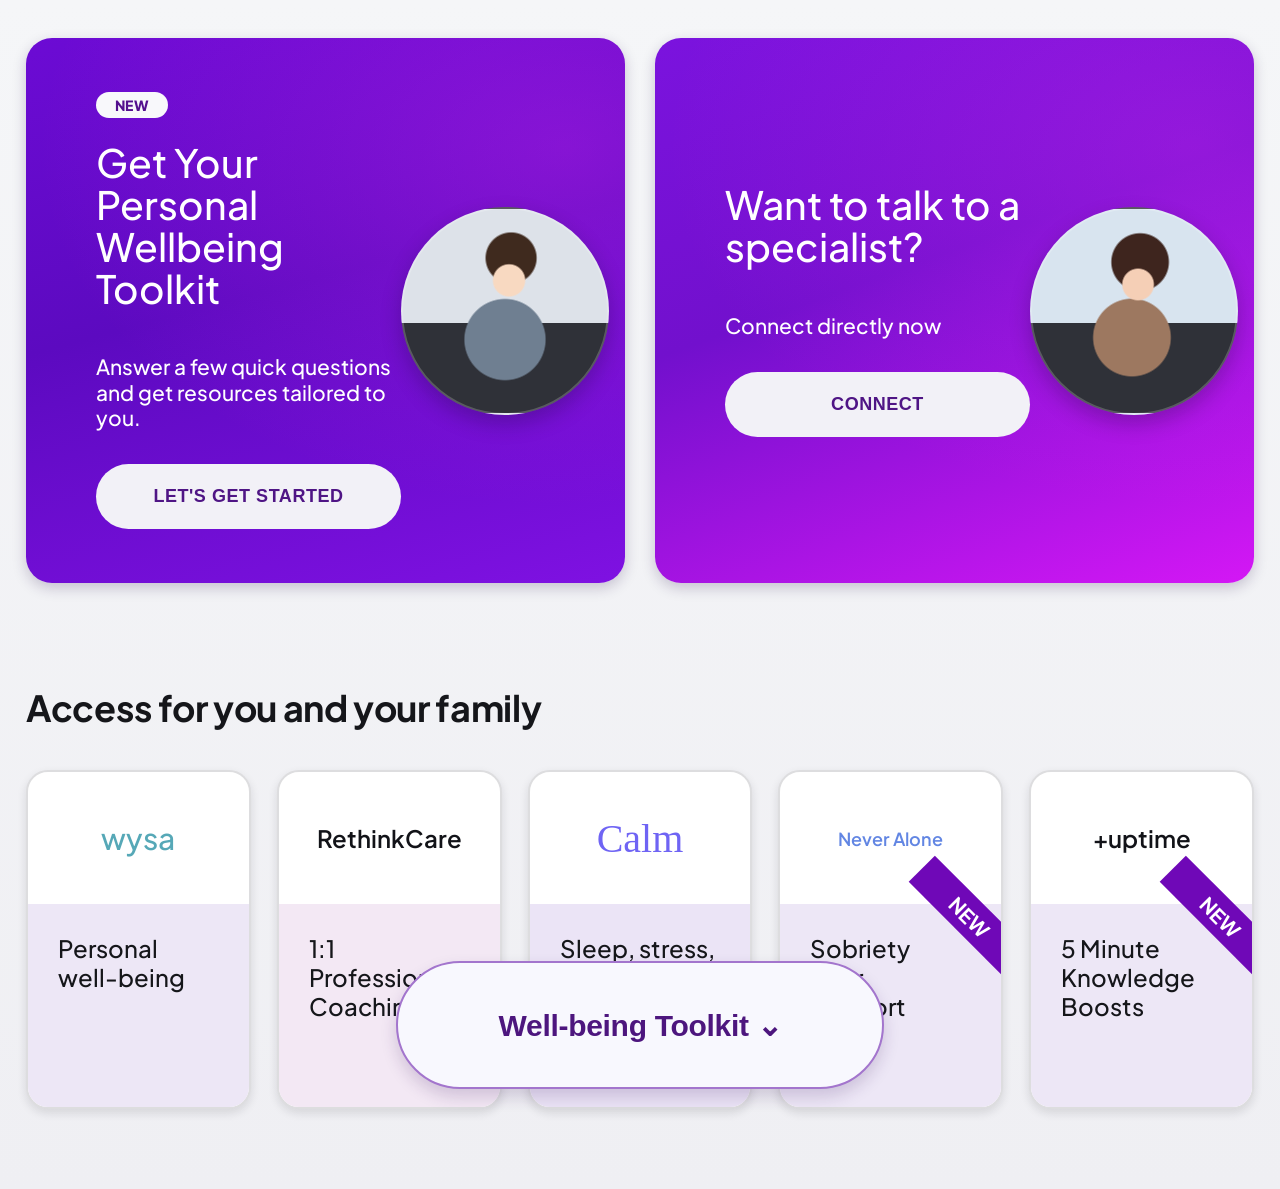
==== index.html @ a0118655 "Build wellbeing landing page from provided design" ====
﻿<!doctype html>
<html lang="en">
<head>
  <meta charset="UTF-8" />
  <meta name="viewport" content="width=device-width, initial-scale=1.0" />
  <title>Wellbeing Access</title>
  <link rel="preconnect" href="https://fonts.googleapis.com" />
  <link rel="preconnect" href="https://fonts.gstatic.com" crossorigin />
  <link href="https://fonts.googleapis.com/css2?family=Plus+Jakarta+Sans:wght@400;500;600;700;800&display=swap" rel="stylesheet" />
  <link rel="stylesheet" href="styles.css" />
</head>
<body>
  <main class="page-shell">
    <section class="hero-grid" aria-label="Primary wellbeing actions">
      <article class="hero-card hero-card-left">
        <div class="hero-content">
          <p class="chip">NEW</p>
          <h1>Get Your Personal<br />Wellbeing Toolkit</h1>
          <p class="subtitle">Answer a few quick questions<br />and get resources tailored to<br />you.</p>
          <button class="cta">LET'S GET STARTED</button>
        </div>
        <div class="avatar-wrap" aria-hidden="true">
          <div class="avatar avatar-man"></div>
        </div>
      </article>

      <article class="hero-card hero-card-right">
        <div class="hero-content">
          <h2>Want to talk to a<br />specialist?</h2>
          <p class="subtitle">Connect directly now</p>
          <button class="cta">CONNECT</button>
        </div>
        <div class="avatar-wrap" aria-hidden="true">
          <div class="avatar avatar-woman"></div>
        </div>
      </article>
    </section>

    <section class="access-section" aria-label="Access resources">
      <h2 class="section-title">Access for you and your family</h2>

      <div class="resource-row">
        <article class="resource-card">
          <header class="brand">wysa</header>
          <div class="resource-body">
            <h3>Personal<br />well-being</h3>
          </div>
        </article>

        <article class="resource-card">
          <header class="brand dark">RethinkCare</header>
          <div class="resource-body tint-2">
            <h3>1:1<br />Professional<br />Coaching</h3>
          </div>
        </article>

        <article class="resource-card">
          <header class="brand calm">Calm</header>
          <div class="resource-body tint-3">
            <h3>Sleep, stress,<br />and mindfulness</h3>
          </div>
        </article>

        <article class="resource-card with-ribbon">
          <header class="brand tiny">Never Alone</header>
          <div class="resource-body">
            <h3>Sobriety<br />Peer<br />Support</h3>
          </div>
          <span class="ribbon">NEW</span>
        </article>

        <article class="resource-card with-ribbon">
          <header class="brand dark">+uptime</header>
          <div class="resource-body">
            <h3>5 Minute<br />Knowledge<br />Boosts</h3>
          </div>
          <span class="ribbon">NEW</span>
        </article>
      </div>

      <button class="floating-toolkit">Well-being Toolkit <span aria-hidden="true">⌄</span></button>
    </section>
  </main>
</body>
</html>
---- styles.css ----
﻿:root {
  --page-bg: #f3f3f6;
  --ink: #15161a;
  --violet-1: #4f09ab;
  --violet-2: #6c0bd4;
  --magenta: #ca13f2;
  --white: #ffffff;
  --card-border: #dddddf;
  --panel-tint: #ede7f6;
  --panel-tint-2: #f3e8f4;
  --radius-lg: 26px;
  --radius-md: 18px;
}

* {
  box-sizing: border-box;
}

body {
  margin: 0;
  font-family: "Plus Jakarta Sans", "Segoe UI", sans-serif;
  background: linear-gradient(180deg, #f5f6f8 0%, #efeff3 100%);
  color: var(--ink);
}

.page-shell {
  max-width: 1520px;
  margin: 38px auto 80px;
  padding: 0 26px;
}

.hero-grid {
  display: grid;
  grid-template-columns: repeat(2, minmax(0, 1fr));
  gap: 30px;
}

.hero-card {
  border-radius: var(--radius-lg);
  min-height: 470px;
  box-shadow: 0 5px 14px rgba(41, 24, 77, 0.22);
  padding: 54px 70px;
  display: flex;
  align-items: center;
  justify-content: space-between;
  position: relative;
  overflow: hidden;
}

.hero-card::before {
  content: "";
  position: absolute;
  inset: 0;
  background: radial-gradient(160% 120% at 90% 20%, rgba(226, 43, 250, 0.3), transparent 55%);
}

.hero-card-left {
  background: linear-gradient(165deg, var(--violet-2) 0%, #5c0ac0 45%, #7f11e2 100%);
}

.hero-card-right {
  background: linear-gradient(160deg, #7b13de 0%, #7210cd 42%, #d417f5 100%);
}

.hero-content {
  position: relative;
  z-index: 1;
  color: var(--white);
  max-width: 440px;
}

.chip {
  margin: 0 0 24px;
  width: fit-content;
  min-width: 72px;
  text-align: center;
  border-radius: 30px;
  padding: 4px 14px;
  background: #f8f8fb;
  color: #54108e;
  font-size: 29px;
  font-size: clamp(12px, 1.1vw, 24px);
  font-weight: 800;
  letter-spacing: 0.03em;
}

.hero-content h1,
.hero-content h2 {
  margin: 0;
  line-height: 1.08;
  font-size: clamp(39px, 2.65vw, 68px);
  font-weight: 500;
}

.hero-content .subtitle {
  margin: 44px 0 34px;
  font-size: clamp(21px, 1.3vw, 32px);
  line-height: 1.2;
  font-weight: 500;
}

.cta {
  border: 0;
  border-radius: 999px;
  min-width: 305px;
  padding: 22px 34px;
  font-size: clamp(18px, 1.1vw, 26px);
  font-weight: 800;
  letter-spacing: 0.03em;
  color: #4f1585;
  background: #f2f1f7;
  cursor: pointer;
}

.avatar-wrap {
  position: relative;
  z-index: 1;
  flex-shrink: 0;
}

.avatar {
  width: clamp(208px, 14.5vw, 332px);
  aspect-ratio: 1;
  border-radius: 50%;
  border: 2px solid rgba(255, 255, 255, 0.2);
  box-shadow: 0 9px 20px rgba(16, 6, 38, 0.25);
  background-size: cover;
  background-position: center;
}

.avatar-man {
  background-image:
    radial-gradient(circle at 52% 35%, #f8d9c1 9%, transparent 10%),
    radial-gradient(circle at 53% 24%, #3f2a1e 13%, transparent 14%),
    radial-gradient(circle at 50% 64%, #6f7f91 24%, transparent 25%),
    linear-gradient(180deg, #dde2e9 0 56%, #2f3138 56% 100%);
}

.avatar-woman {
  background-image:
    radial-gradient(circle at 52% 37%, #f5cfb6 9%, transparent 10%),
    radial-gradient(circle at 53% 26%, #3e251e 15%, transparent 16%),
    radial-gradient(circle at 49% 63%, #9d7860 23%, transparent 24%),
    linear-gradient(180deg, #d8e4ef 0 56%, #2f3138 56% 100%);
}

.access-section {
  margin-top: 102px;
  position: relative;
}

.section-title {
  margin: 0 0 40px;
  font-size: clamp(36px, 2.2vw, 58px);
  letter-spacing: -0.01em;
}

.resource-row {
  display: grid;
  grid-template-columns: repeat(5, minmax(180px, 1fr));
  gap: 26px;
}

.resource-card {
  border-radius: 22px;
  border: 2px solid var(--card-border);
  overflow: hidden;
  background: #fff;
  box-shadow: 0 4px 10px rgba(27, 22, 37, 0.12);
  min-height: 335px;
  position: relative;
}

.brand {
  min-height: 132px;
  display: grid;
  place-items: center;
  color: #56a8b7;
  font-size: clamp(30px, 1.8vw, 44px);
  font-weight: 500;
}

.brand.dark {
  color: #121318;
  font-size: clamp(24px, 1.35vw, 32px);
  font-weight: 600;
}

.brand.calm {
  color: #6f64f4;
  font-family: "Brush Script MT", "Segoe Script", cursive;
  font-size: clamp(40px, 2vw, 50px);
}

.brand.tiny {
  font-size: clamp(18px, 1vw, 24px);
  color: #6286e3;
  font-weight: 600;
}

.resource-body {
  background: var(--panel-tint);
  min-height: 203px;
  padding: 30px 30px 28px;
}

.resource-body.tint-2 {
  background: var(--panel-tint-2);
}

.resource-body.tint-3 {
  background: #ebe4f6;
}

.resource-body h3 {
  margin: 0;
  font-size: clamp(24px, 1.4vw, 36px);
  line-height: 1.2;
  font-weight: 500;
}

.ribbon {
  position: absolute;
  right: -36px;
  top: 126px;
  transform: rotate(45deg);
  background: #6f08b7;
  color: #fff;
  font-size: 20px;
  font-weight: 700;
  padding: 6px 44px;
}

.floating-toolkit {
  position: absolute;
  left: 50%;
  top: 276px;
  transform: translateX(-50%);
  border: 2px solid #a375cd;
  border-radius: 999px;
  background: #f8f8fe;
  color: #4d167e;
  min-width: 488px;
  min-height: 128px;
  font-size: clamp(30px, 1.9vw, 44px);
  font-weight: 700;
  letter-spacing: -0.01em;
  box-shadow: 0 8px 16px rgba(58, 20, 92, 0.18);
}

@media (max-width: 1200px) {
  .hero-grid {
    grid-template-columns: 1fr;
  }

  .resource-row {
    grid-template-columns: repeat(2, minmax(180px, 1fr));
  }

  .floating-toolkit {
    position: static;
    transform: none;
    margin: 20px auto 0;
    min-width: 290px;
    min-height: 78px;
    display: block;
  }
}

@media (max-width: 820px) {
  .page-shell {
    padding: 0 16px;
    margin-top: 18px;
  }

  .hero-card {
    padding: 30px 24px;
    min-height: 350px;
    flex-direction: column;
    align-items: flex-start;
    gap: 20px;
  }

  .avatar {
    width: 145px;
  }

  .cta {
    min-width: 230px;
    padding: 14px 20px;
  }

  .access-section {
    margin-top: 50px;
  }

  .resource-row {
    grid-template-columns: 1fr;
    gap: 18px;
  }
}
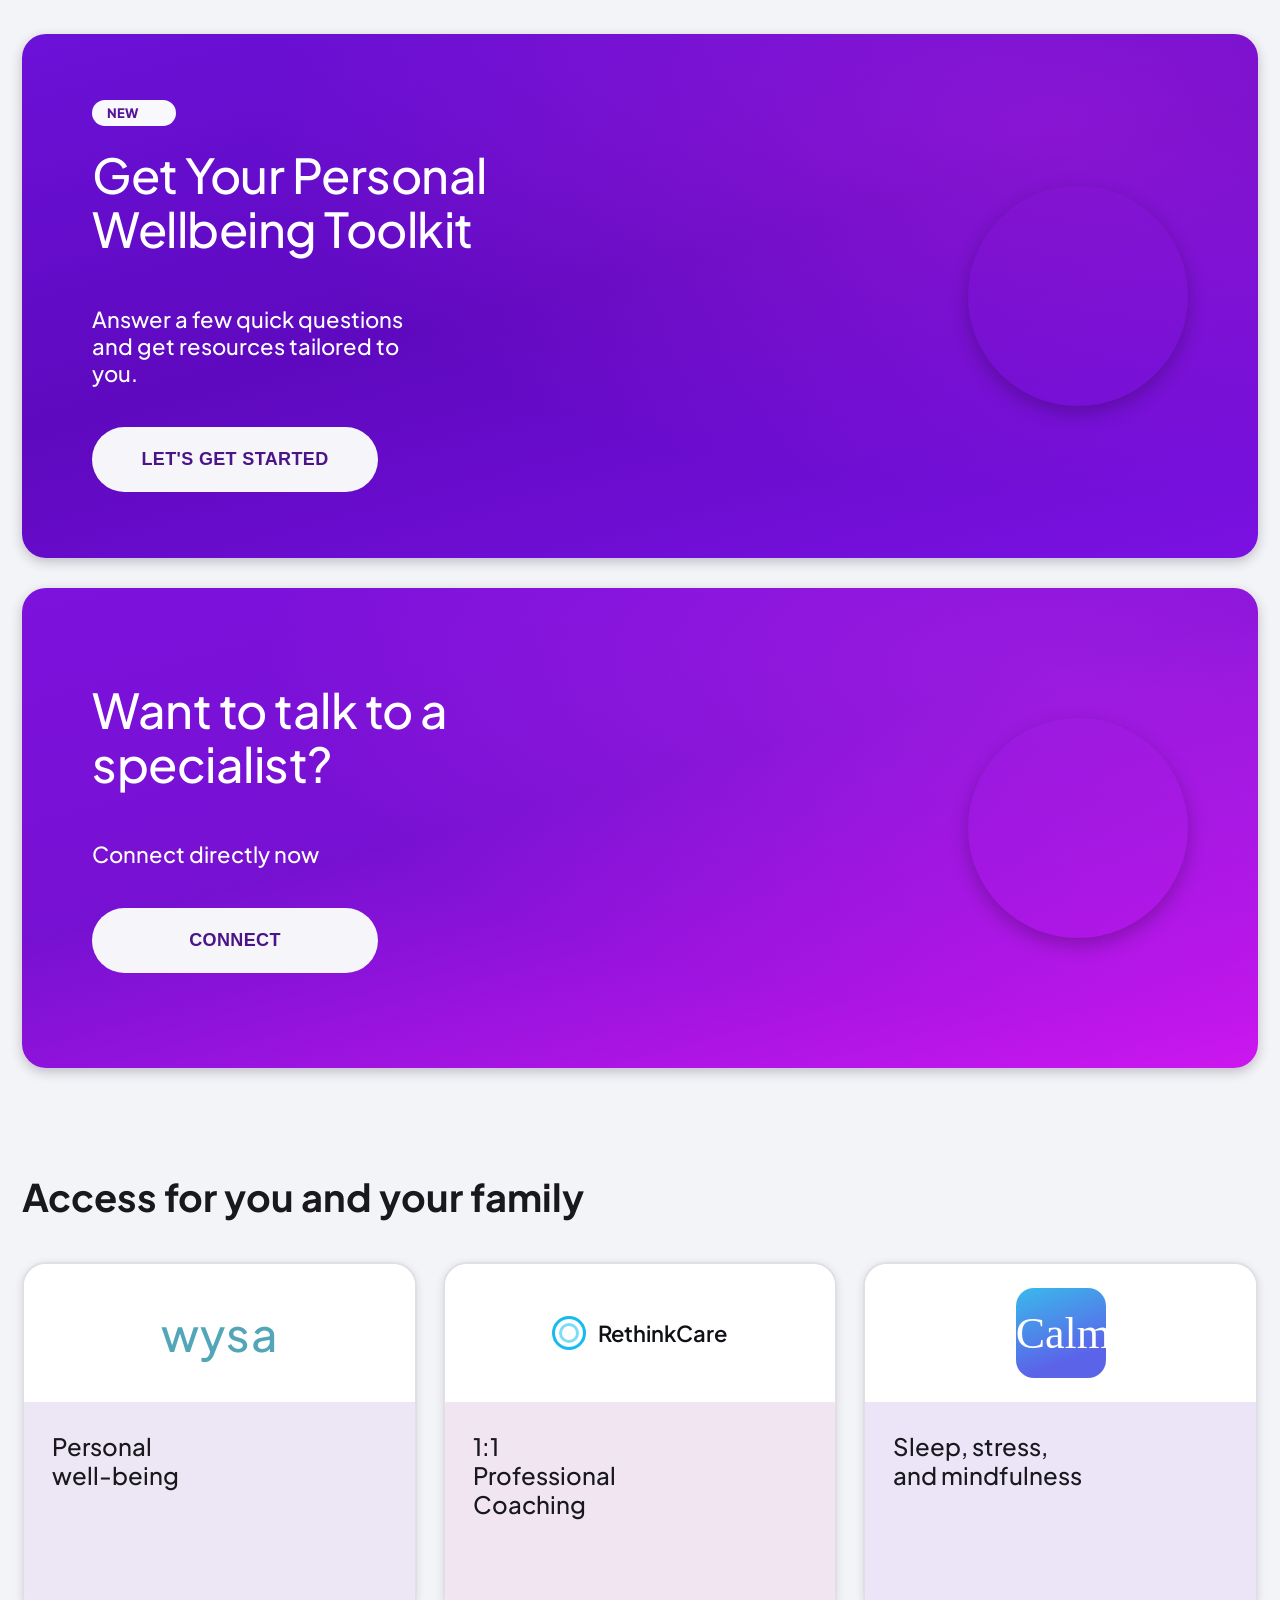
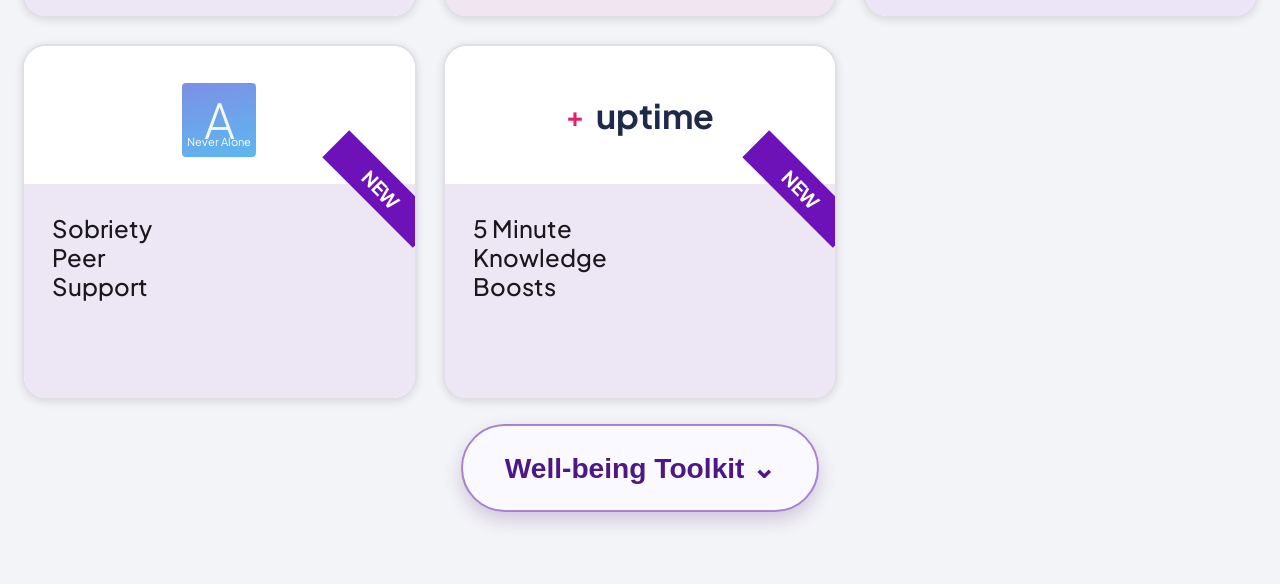
==== commit ca2df7fc: "Refine landing page to better match reference screenshot" ====
--- a/index.html
+++ b/index.html
@@ -3,7 +3,7 @@
 <head>
   <meta charset="UTF-8" />
   <meta name="viewport" content="width=device-width, initial-scale=1.0" />
-  <title>Wellbeing Access</title>
+  <title>Wysa Access Hub</title>
   <link rel="preconnect" href="https://fonts.googleapis.com" />
   <link rel="preconnect" href="https://fonts.gstatic.com" crossorigin />
   <link href="https://fonts.googleapis.com/css2?family=Plus+Jakarta+Sans:wght@400;500;600;700;800&display=swap" rel="stylesheet" />
@@ -41,28 +41,38 @@
 
       <div class="resource-row">
         <article class="resource-card">
-          <header class="brand">wysa</header>
+          <header class="brand brand-wysa">
+            <span>wysa</span>
+          </header>
           <div class="resource-body">
             <h3>Personal<br />well-being</h3>
           </div>
         </article>
 
         <article class="resource-card">
-          <header class="brand dark">RethinkCare</header>
+          <header class="brand brand-rethink">
+            <span class="swirl" aria-hidden="true"></span>
+            <span>RethinkCare</span>
+          </header>
           <div class="resource-body tint-2">
             <h3>1:1<br />Professional<br />Coaching</h3>
           </div>
         </article>
 
         <article class="resource-card">
-          <header class="brand calm">Calm</header>
+          <header class="brand brand-calm">
+            <span>Calm</span>
+          </header>
           <div class="resource-body tint-3">
             <h3>Sleep, stress,<br />and mindfulness</h3>
           </div>
         </article>
 
         <article class="resource-card with-ribbon">
-          <header class="brand tiny">Never Alone</header>
+          <header class="brand brand-na">
+            <span class="badge">A</span>
+            <small>Never Alone</small>
+          </header>
           <div class="resource-body">
             <h3>Sobriety<br />Peer<br />Support</h3>
           </div>
@@ -70,7 +80,9 @@
         </article>
 
         <article class="resource-card with-ribbon">
-          <header class="brand dark">+uptime</header>
+          <header class="brand brand-uptime">
+            <span class="plus">+</span><span>uptime</span>
+          </header>
           <div class="resource-body">
             <h3>5 Minute<br />Knowledge<br />Boosts</h3>
           </div>
--- a/styles.css
+++ b/styles.css
@@ -1,15 +1,11 @@
-﻿:root {
-  --page-bg: #f3f3f6;
-  --ink: #15161a;
-  --violet-1: #4f09ab;
-  --violet-2: #6c0bd4;
-  --magenta: #ca13f2;
-  --white: #ffffff;
-  --card-border: #dddddf;
-  --panel-tint: #ede7f6;
-  --panel-tint-2: #f3e8f4;
-  --radius-lg: 26px;
-  --radius-md: 18px;
+:root {
+  --page-bg: #f3f4f7;
+  --ink: #18181d;
+  --hero-text: #ffffff;
+  --card-border: #dfdfe5;
+  --panel-a: #ede6f4;
+  --panel-b: #f0e5f0;
+  --panel-c: #ece4f7;
 }
 
 * {
@@ -18,15 +14,15 @@
 
 body {
   margin: 0;
+  background: var(--page-bg);
+  color: var(--ink);
   font-family: "Plus Jakarta Sans", "Segoe UI", sans-serif;
-  background: linear-gradient(180deg, #f5f6f8 0%, #efeff3 100%);
-  color: var(--ink);
 }
 
 .page-shell {
-  max-width: 1520px;
-  margin: 38px auto 80px;
-  padding: 0 26px;
+  max-width: 1500px;
+  margin: 34px auto 72px;
+  padding: 0 22px;
 }
 
 .hero-grid {
@@ -36,79 +32,77 @@
 }
 
 .hero-card {
-  border-radius: var(--radius-lg);
-  min-height: 470px;
-  box-shadow: 0 5px 14px rgba(41, 24, 77, 0.22);
-  padding: 54px 70px;
+  min-height: 640px;
+  border-radius: 24px;
+  box-shadow: 0 4px 12px rgba(31, 18, 52, 0.24);
+  padding: 66px 70px;
   display: flex;
+  justify-content: space-between;
   align-items: center;
-  justify-content: space-between;
-  position: relative;
   overflow: hidden;
+  position: relative;
 }
 
 .hero-card::before {
   content: "";
   position: absolute;
   inset: 0;
-  background: radial-gradient(160% 120% at 90% 20%, rgba(226, 43, 250, 0.3), transparent 55%);
+  background: radial-gradient(130% 140% at 84% 18%, rgba(236, 48, 255, 0.3), transparent 50%);
 }
 
 .hero-card-left {
-  background: linear-gradient(165deg, var(--violet-2) 0%, #5c0ac0 45%, #7f11e2 100%);
+  background: linear-gradient(165deg, #6c11d8 0%, #5e09bf 47%, #7b11e2 100%);
 }
 
 .hero-card-right {
-  background: linear-gradient(160deg, #7b13de 0%, #7210cd 42%, #d417f5 100%);
+  background: linear-gradient(165deg, #7d11dd 0%, #7711d2 44%, #cc17ef 100%);
 }
 
 .hero-content {
   position: relative;
   z-index: 1;
-  color: var(--white);
-  max-width: 440px;
+  color: var(--hero-text);
+  max-width: 500px;
 }
 
 .chip {
-  margin: 0 0 24px;
+  margin: 0 0 22px;
   width: fit-content;
-  min-width: 72px;
-  text-align: center;
-  border-radius: 30px;
-  padding: 4px 14px;
-  background: #f8f8fb;
-  color: #54108e;
-  font-size: 29px;
-  font-size: clamp(12px, 1.1vw, 24px);
+  min-width: 84px;
+  border-radius: 999px;
+  padding: 5px 15px;
+  background: #f8f8fd;
+  color: #57159b;
+  font-size: clamp(13px, 0.9vw, 17px);
   font-weight: 800;
-  letter-spacing: 0.03em;
 }
 
 .hero-content h1,
 .hero-content h2 {
   margin: 0;
-  line-height: 1.08;
-  font-size: clamp(39px, 2.65vw, 68px);
+  line-height: 1.12;
+  font-size: clamp(48px, 2.8vw, 66px);
   font-weight: 500;
-}
-
-.hero-content .subtitle {
-  margin: 44px 0 34px;
-  font-size: clamp(21px, 1.3vw, 32px);
-  line-height: 1.2;
+  letter-spacing: -0.01em;
+}
+
+.subtitle {
+  margin: 50px 0 40px;
+  line-height: 1.24;
+  font-size: clamp(22px, 1.35vw, 34px);
   font-weight: 500;
 }
 
 .cta {
   border: 0;
   border-radius: 999px;
-  min-width: 305px;
+  background: #f5f5fa;
+  color: #4b1588;
   padding: 22px 34px;
-  font-size: clamp(18px, 1.1vw, 26px);
+  min-width: 286px;
+  font-size: clamp(18px, 1.02vw, 24px);
   font-weight: 800;
-  letter-spacing: 0.03em;
-  color: #4f1585;
-  background: #f2f1f7;
+  letter-spacing: 0.02em;
   cursor: pointer;
 }
 
@@ -119,179 +113,237 @@
 }
 
 .avatar {
-  width: clamp(208px, 14.5vw, 332px);
+  width: clamp(220px, 14vw, 320px);
   aspect-ratio: 1;
   border-radius: 50%;
-  border: 2px solid rgba(255, 255, 255, 0.2);
-  box-shadow: 0 9px 20px rgba(16, 6, 38, 0.25);
   background-size: cover;
   background-position: center;
+  box-shadow: 0 7px 18px rgba(20, 7, 37, 0.28);
 }
 
 .avatar-man {
-  background-image:
-    radial-gradient(circle at 52% 35%, #f8d9c1 9%, transparent 10%),
-    radial-gradient(circle at 53% 24%, #3f2a1e 13%, transparent 14%),
-    radial-gradient(circle at 50% 64%, #6f7f91 24%, transparent 25%),
-    linear-gradient(180deg, #dde2e9 0 56%, #2f3138 56% 100%);
+  background-image: url("https://images.unsplash.com/photo-1519085360753-af0119f7cbe7?auto=format&fit=crop&w=640&q=80");
 }
 
 .avatar-woman {
-  background-image:
-    radial-gradient(circle at 52% 37%, #f5cfb6 9%, transparent 10%),
-    radial-gradient(circle at 53% 26%, #3e251e 15%, transparent 16%),
-    radial-gradient(circle at 49% 63%, #9d7860 23%, transparent 24%),
-    linear-gradient(180deg, #d8e4ef 0 56%, #2f3138 56% 100%);
+  background-image: url("https://images.unsplash.com/photo-1487412720507-e7ab37603c6f?auto=format&fit=crop&w=640&q=80");
 }
 
 .access-section {
-  margin-top: 102px;
+  margin-top: 108px;
   position: relative;
 }
 
 .section-title {
-  margin: 0 0 40px;
-  font-size: clamp(36px, 2.2vw, 58px);
-  letter-spacing: -0.01em;
+  margin: 0 0 44px;
+  font-size: clamp(38px, 2.45vw, 62px);
+  font-weight: 700;
+  line-height: 1.1;
 }
 
 .resource-row {
   display: grid;
-  grid-template-columns: repeat(5, minmax(180px, 1fr));
+  grid-template-columns: repeat(5, minmax(0, 1fr));
   gap: 26px;
 }
 
 .resource-card {
-  border-radius: 22px;
+  min-height: 355px;
+  background: #ffffff;
   border: 2px solid var(--card-border);
+  border-radius: 24px;
   overflow: hidden;
+  box-shadow: 0 2px 8px rgba(29, 23, 44, 0.12);
+  position: relative;
+}
+
+.brand {
+  min-height: 138px;
+  display: flex;
+  align-items: center;
+  justify-content: center;
+  gap: 12px;
   background: #fff;
-  box-shadow: 0 4px 10px rgba(27, 22, 37, 0.12);
-  min-height: 335px;
-  position: relative;
-}
-
-.brand {
-  min-height: 132px;
-  display: grid;
+  padding: 18px;
+}
+
+.brand-wysa {
+  color: #53a6b7;
+  font-size: clamp(46px, 2.65vw, 60px);
+  font-weight: 500;
+  letter-spacing: 0.02em;
+}
+
+.brand-rethink {
+  color: #0f1117;
+  font-size: clamp(22px, 1.3vw, 30px);
+  font-weight: 600;
+}
+
+.swirl {
+  width: 34px;
+  height: 34px;
+  border-radius: 50%;
+  border: 3px solid #17bbef;
+  box-shadow: inset 0 0 0 4px #fff, inset 0 0 0 7px #7fdcf9;
+}
+
+.brand-calm {
+  color: #ffffff;
+}
+
+.brand-calm span {
+  display: inline-grid;
   place-items: center;
-  color: #56a8b7;
-  font-size: clamp(30px, 1.8vw, 44px);
-  font-weight: 500;
-}
-
-.brand.dark {
-  color: #121318;
-  font-size: clamp(24px, 1.35vw, 32px);
-  font-weight: 600;
-}
-
-.brand.calm {
-  color: #6f64f4;
+  width: 90px;
+  height: 90px;
+  border-radius: 18px;
+  background: linear-gradient(160deg, #3ab9eb 0%, #5b64e9 74%);
   font-family: "Brush Script MT", "Segoe Script", cursive;
-  font-size: clamp(40px, 2vw, 50px);
-}
-
-.brand.tiny {
-  font-size: clamp(18px, 1vw, 24px);
-  color: #6286e3;
-  font-weight: 600;
+  font-size: 44px;
+}
+
+.brand-na {
+  flex-direction: column;
+  gap: 6px;
+}
+
+.badge {
+  width: 74px;
+  height: 74px;
+  border-radius: 4px;
+  background: linear-gradient(165deg, #7d8fe5, #5cb8ef);
+  color: #f2f8ff;
+  display: inline-grid;
+  place-items: center;
+  font-size: 48px;
+  line-height: 1;
+  font-weight: 300;
+}
+
+.brand-na small {
+  font-size: 11px;
+  color: #ffffff;
+  margin-top: -28px;
+}
+
+.brand-uptime {
+  color: #1f2a4a;
+  font-size: clamp(34px, 2vw, 50px);
+  font-weight: 700;
+}
+
+.plus {
+  color: #e31f6d;
+  font-size: 0.8em;
 }
 
 .resource-body {
-  background: var(--panel-tint);
-  min-height: 203px;
-  padding: 30px 30px 28px;
-}
-
-.resource-body.tint-2 {
-  background: var(--panel-tint-2);
-}
-
-.resource-body.tint-3 {
-  background: #ebe4f6;
+  min-height: 214px;
+  background: var(--panel-a);
+  padding: 30px 28px;
+  display: flex;
+  align-items: flex-start;
+}
+
+.tint-2 {
+  background: var(--panel-b);
+}
+
+.tint-3 {
+  background: var(--panel-c);
 }
 
 .resource-body h3 {
   margin: 0;
-  font-size: clamp(24px, 1.4vw, 36px);
+  font-size: clamp(24px, 1.35vw, 35px);
   line-height: 1.2;
   font-weight: 500;
 }
 
 .ribbon {
   position: absolute;
-  right: -36px;
-  top: 126px;
+  right: -30px;
+  top: 124px;
   transform: rotate(45deg);
-  background: #6f08b7;
-  color: #fff;
-  font-size: 20px;
+  background: #6d11b8;
+  color: #ffffff;
+  font-size: 19px;
   font-weight: 700;
-  padding: 6px 44px;
+  padding: 7px 42px;
 }
 
 .floating-toolkit {
   position: absolute;
   left: 50%;
-  top: 276px;
+  top: 214px;
   transform: translateX(-50%);
-  border: 2px solid #a375cd;
+  border: 2px solid #a882cf;
   border-radius: 999px;
-  background: #f8f8fe;
-  color: #4d167e;
-  min-width: 488px;
-  min-height: 128px;
-  font-size: clamp(30px, 1.9vw, 44px);
+  background: #faf9ff;
+  color: #4c1787;
+  min-width: 520px;
+  min-height: 132px;
+  padding: 10px 42px;
+  font-size: clamp(31px, 1.8vw, 44px);
   font-weight: 700;
-  letter-spacing: -0.01em;
-  box-shadow: 0 8px 16px rgba(58, 20, 92, 0.18);
-}
-
-@media (max-width: 1200px) {
+  box-shadow: 0 8px 18px rgba(70, 27, 108, 0.2);
+}
+
+@media (max-width: 1280px) {
   .hero-grid {
     grid-template-columns: 1fr;
   }
 
+  .hero-card {
+    min-height: 480px;
+  }
+
   .resource-row {
-    grid-template-columns: repeat(2, minmax(180px, 1fr));
+    grid-template-columns: repeat(3, minmax(0, 1fr));
   }
 
   .floating-toolkit {
     position: static;
     transform: none;
-    margin: 20px auto 0;
-    min-width: 290px;
-    min-height: 78px;
+    margin: 24px auto 0;
+    min-width: 320px;
+    min-height: 88px;
     display: block;
-  }
-}
-
-@media (max-width: 820px) {
+    font-size: clamp(24px, 2.2vw, 34px);
+  }
+}
+
+@media (max-width: 900px) {
   .page-shell {
-    padding: 0 16px;
-    margin-top: 18px;
+    margin-top: 14px;
+    padding: 0 14px;
   }
 
   .hero-card {
-    padding: 30px 24px;
-    min-height: 350px;
+    padding: 28px 22px;
+    min-height: 390px;
     flex-direction: column;
+    justify-content: flex-start;
     align-items: flex-start;
-    gap: 20px;
+    gap: 16px;
+  }
+
+  .subtitle {
+    margin: 24px 0 24px;
   }
 
   .avatar {
-    width: 145px;
+    width: 150px;
   }
 
   .cta {
-    min-width: 230px;
+    min-width: 220px;
     padding: 14px 20px;
   }
 
   .access-section {
-    margin-top: 50px;
+    margin-top: 58px;
   }
 
   .resource-row {
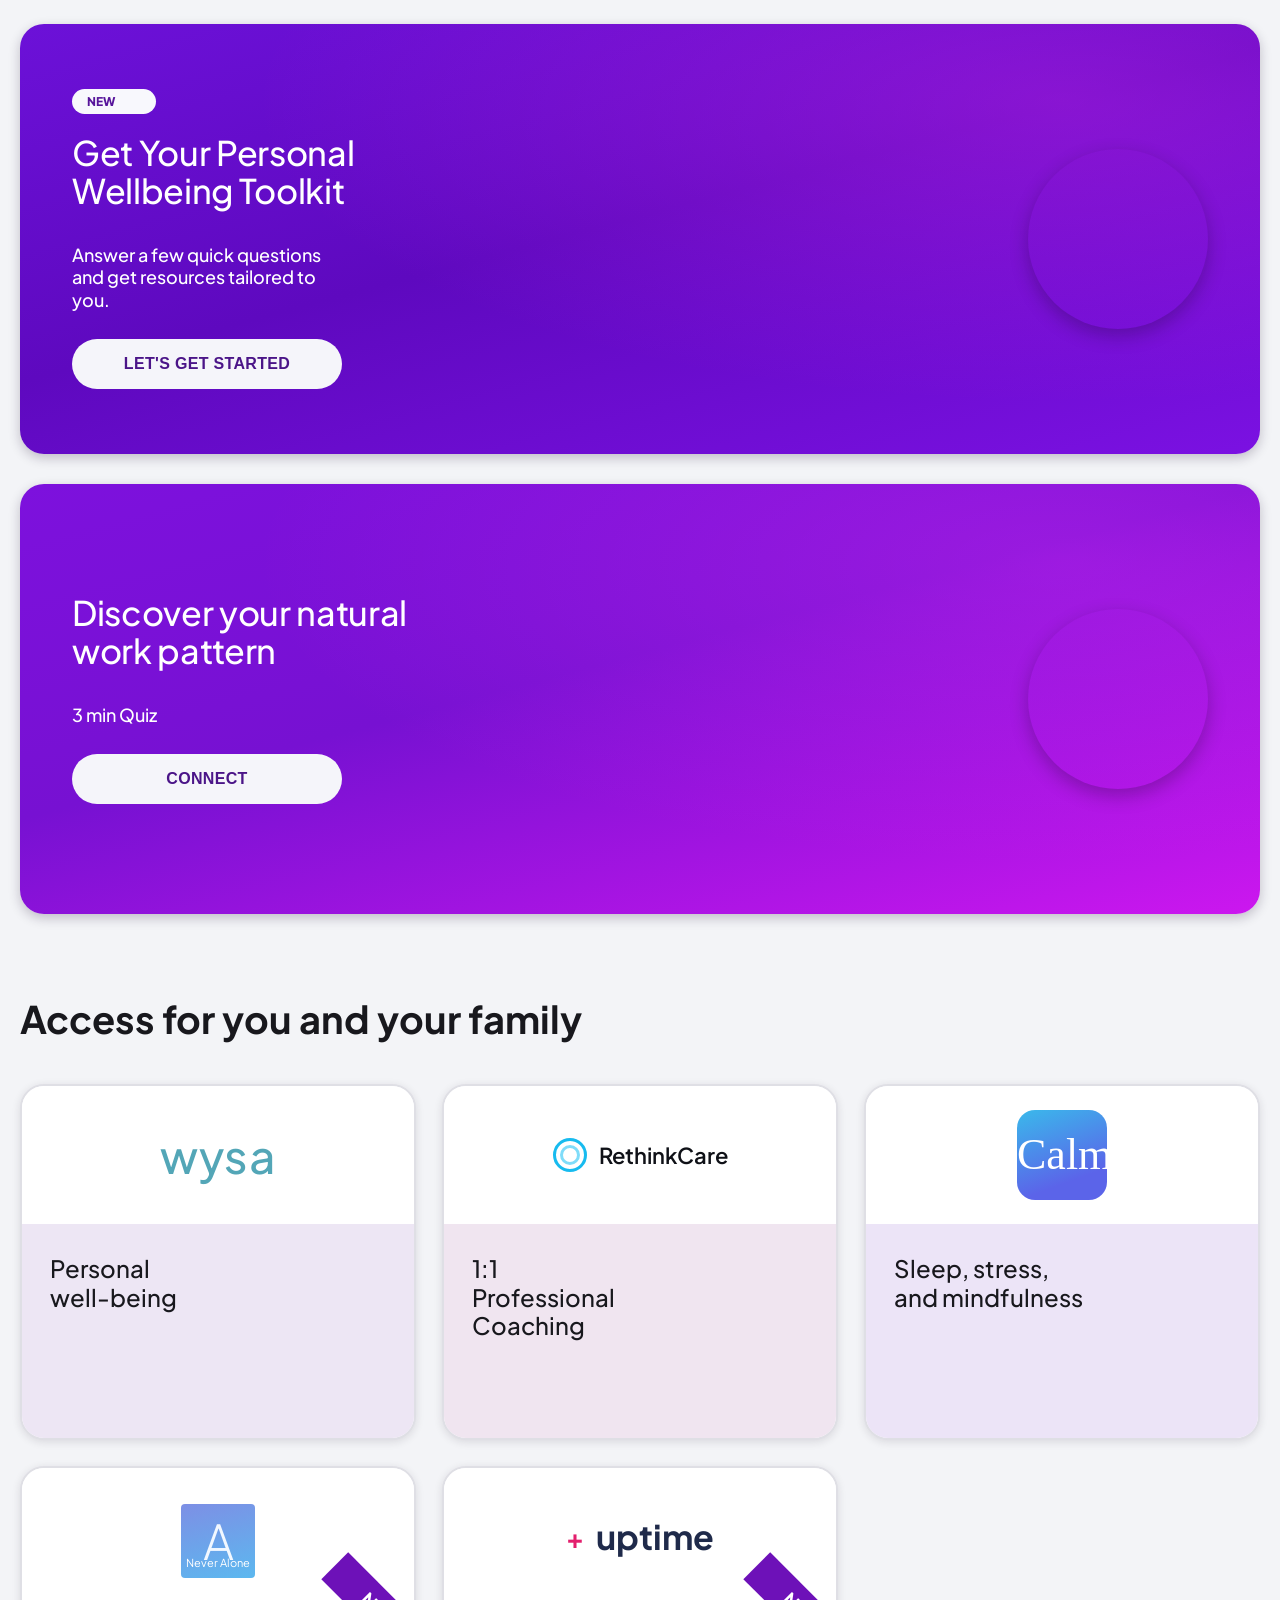
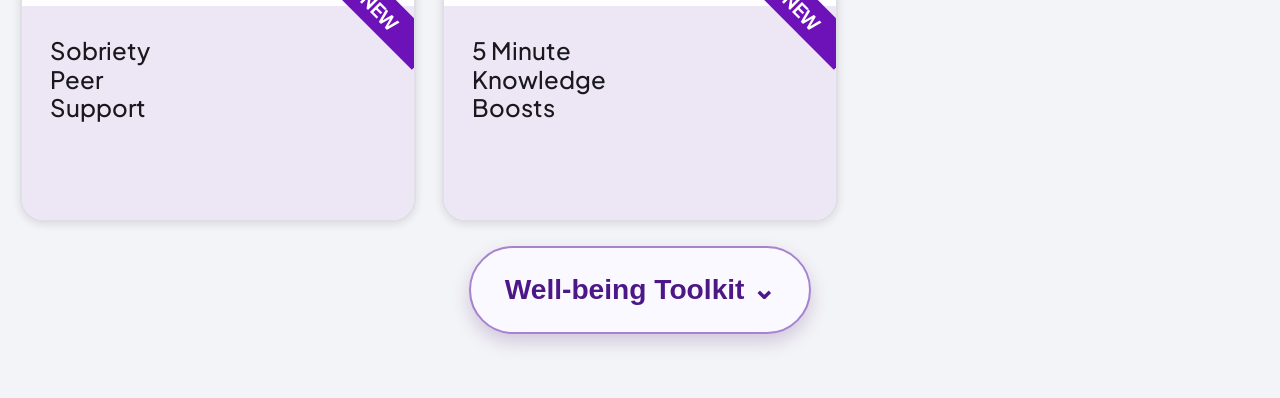
==== commit 2ecf817b: "Update right hero card to work pattern quiz content" ====
--- a/index.html
+++ b/index.html
@@ -26,12 +26,12 @@
 
       <article class="hero-card hero-card-right">
         <div class="hero-content">
-          <h2>Want to talk to a<br />specialist?</h2>
-          <p class="subtitle">Connect directly now</p>
+          <h2>Discover your natural<br />work pattern</h2>
+          <p class="subtitle">3 min Quiz</p>
           <button class="cta">CONNECT</button>
         </div>
         <div class="avatar-wrap" aria-hidden="true">
-          <div class="avatar avatar-woman"></div>
+          <div class="avatar avatar-quiz"></div>
         </div>
       </article>
     </section>
--- a/styles.css
+++ b/styles.css
@@ -21,8 +21,8 @@
 
 .page-shell {
   max-width: 1500px;
-  margin: 34px auto 72px;
-  padding: 0 22px;
+  margin: 24px auto 64px;
+  padding: 0 20px;
 }
 
 .hero-grid {
@@ -32,10 +32,10 @@
 }
 
 .hero-card {
-  min-height: 640px;
+  min-height: 520px;
   border-radius: 24px;
   box-shadow: 0 4px 12px rgba(31, 18, 52, 0.24);
-  padding: 66px 70px;
+  padding: 42px 52px;
   display: flex;
   justify-content: space-between;
   align-items: center;
@@ -66,14 +66,14 @@
 }
 
 .chip {
-  margin: 0 0 22px;
+  margin: 0 0 20px;
   width: fit-content;
   min-width: 84px;
   border-radius: 999px;
   padding: 5px 15px;
   background: #f8f8fd;
   color: #57159b;
-  font-size: clamp(13px, 0.9vw, 17px);
+  font-size: clamp(12px, 0.75vw, 15px);
   font-weight: 800;
 }
 
@@ -81,15 +81,15 @@
 .hero-content h2 {
   margin: 0;
   line-height: 1.12;
-  font-size: clamp(48px, 2.8vw, 66px);
+  font-size: clamp(34px, 2.45vw, 58px);
   font-weight: 500;
   letter-spacing: -0.01em;
 }
 
 .subtitle {
-  margin: 50px 0 40px;
+  margin: 34px 0 28px;
   line-height: 1.24;
-  font-size: clamp(22px, 1.35vw, 34px);
+  font-size: clamp(18px, 1.15vw, 28px);
   font-weight: 500;
 }
 
@@ -98,9 +98,9 @@
   border-radius: 999px;
   background: #f5f5fa;
   color: #4b1588;
-  padding: 22px 34px;
-  min-width: 286px;
-  font-size: clamp(18px, 1.02vw, 24px);
+  padding: 16px 30px;
+  min-width: 270px;
+  font-size: clamp(16px, 0.95vw, 22px);
   font-weight: 800;
   letter-spacing: 0.02em;
   cursor: pointer;
@@ -113,7 +113,7 @@
 }
 
 .avatar {
-  width: clamp(220px, 14vw, 320px);
+  width: clamp(180px, 11.2vw, 260px);
   aspect-ratio: 1;
   border-radius: 50%;
   background-size: cover;
@@ -129,8 +129,12 @@
   background-image: url("https://images.unsplash.com/photo-1487412720507-e7ab37603c6f?auto=format&fit=crop&w=640&q=80");
 }
 
+.avatar-quiz {
+  background-image: url("https://images.unsplash.com/photo-1521737604893-d14cc237f11d?auto=format&fit=crop&w=640&q=80");
+}
+
 .access-section {
-  margin-top: 108px;
+  margin-top: 84px;
   position: relative;
 }
 
@@ -276,16 +280,16 @@
 .floating-toolkit {
   position: absolute;
   left: 50%;
-  top: 214px;
+  top: 196px;
   transform: translateX(-50%);
   border: 2px solid #a882cf;
   border-radius: 999px;
   background: #faf9ff;
   color: #4c1787;
-  min-width: 520px;
-  min-height: 132px;
-  padding: 10px 42px;
-  font-size: clamp(31px, 1.8vw, 44px);
+  min-width: 420px;
+  min-height: 104px;
+  padding: 8px 34px;
+  font-size: clamp(24px, 1.45vw, 34px);
   font-weight: 700;
   box-shadow: 0 8px 18px rgba(70, 27, 108, 0.2);
 }
@@ -296,7 +300,7 @@
   }
 
   .hero-card {
-    min-height: 480px;
+    min-height: 430px;
   }
 
   .resource-row {
@@ -322,7 +326,7 @@
 
   .hero-card {
     padding: 28px 22px;
-    min-height: 390px;
+    min-height: 360px;
     flex-direction: column;
     justify-content: flex-start;
     align-items: flex-start;
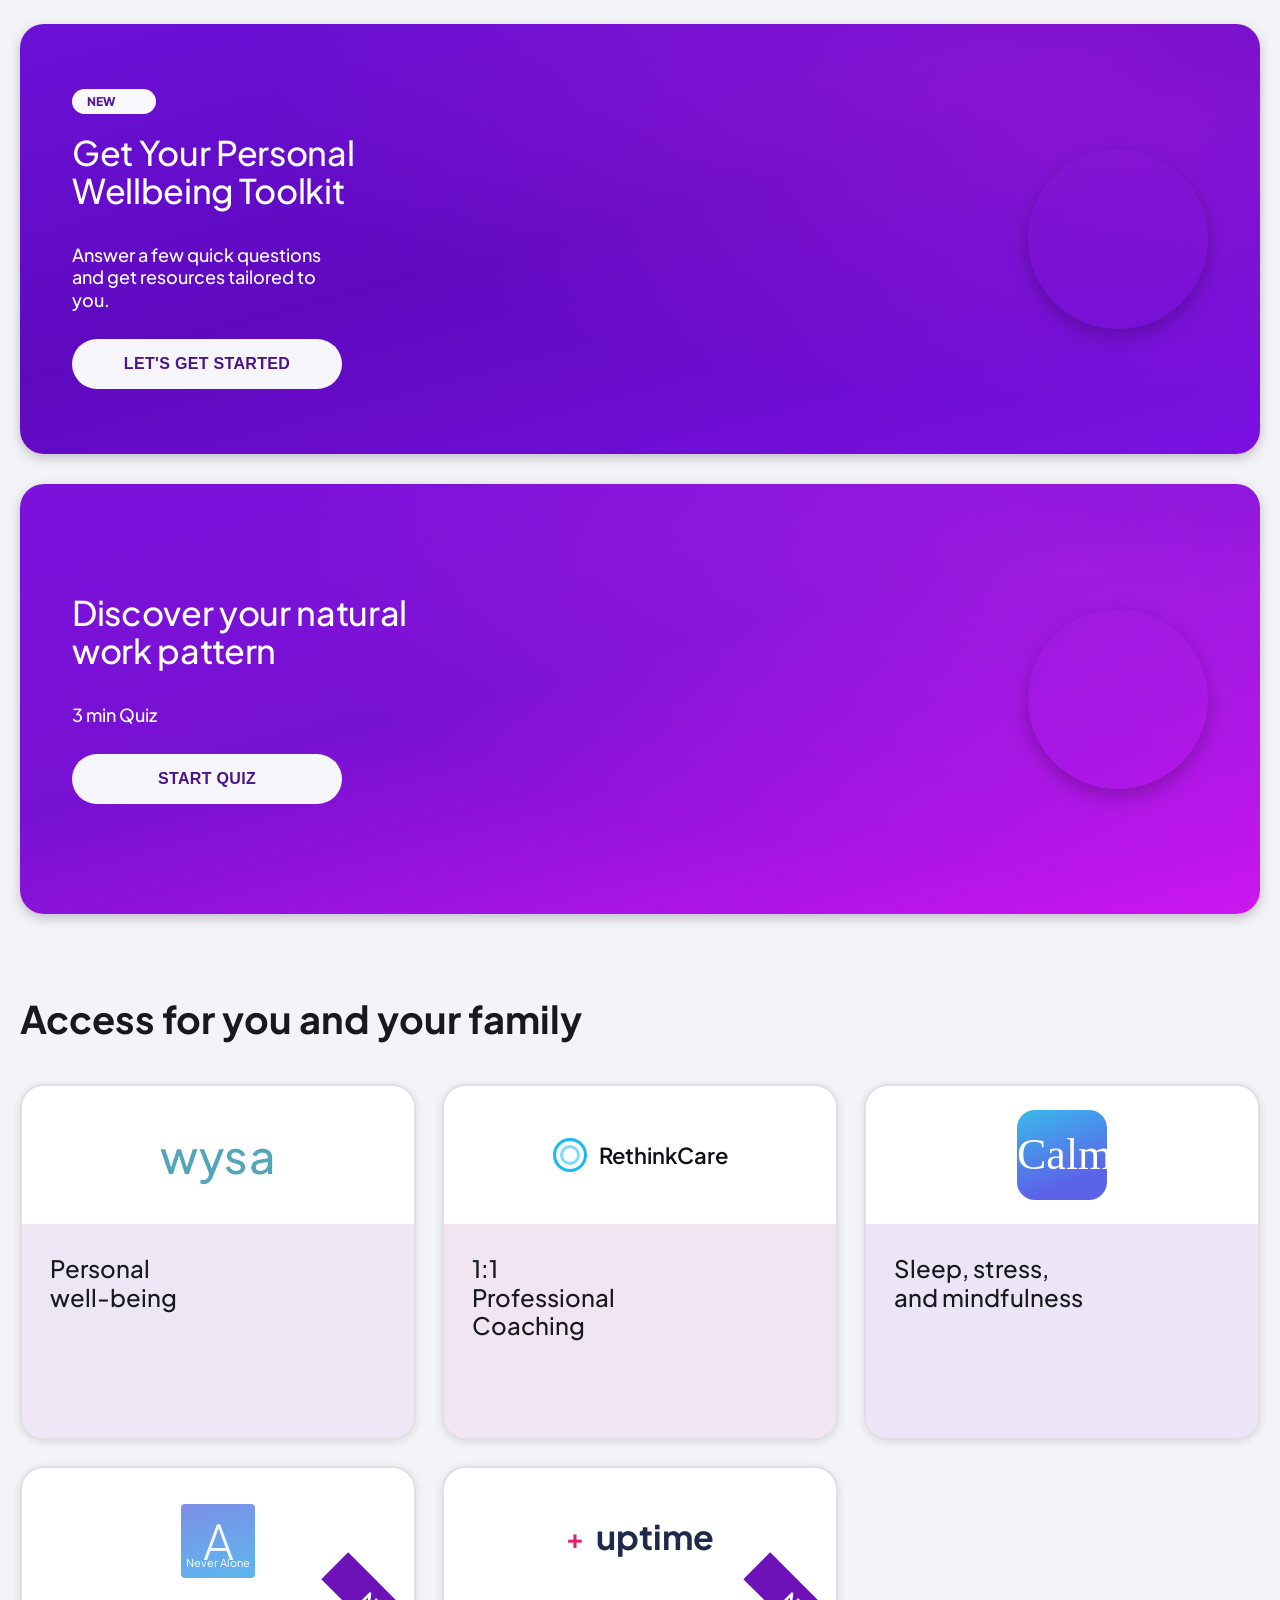
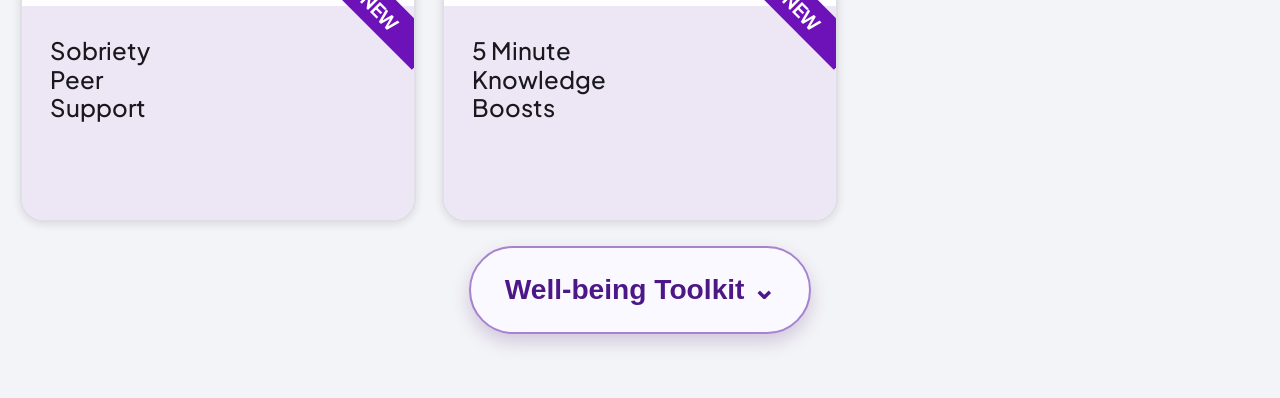
==== commit 18594b55: "Add desktop web quiz page and wire work-pattern CTA" ====
--- a/index.html
+++ b/index.html
@@ -28,7 +28,7 @@
         <div class="hero-content">
           <h2>Discover your natural<br />work pattern</h2>
           <p class="subtitle">3 min Quiz</p>
-          <button class="cta">CONNECT</button>
+          <button class="cta" type="button" onclick="window.location.href='quiz.html'">START QUIZ</button>
         </div>
         <div class="avatar-wrap" aria-hidden="true">
           <div class="avatar avatar-quiz"></div>
